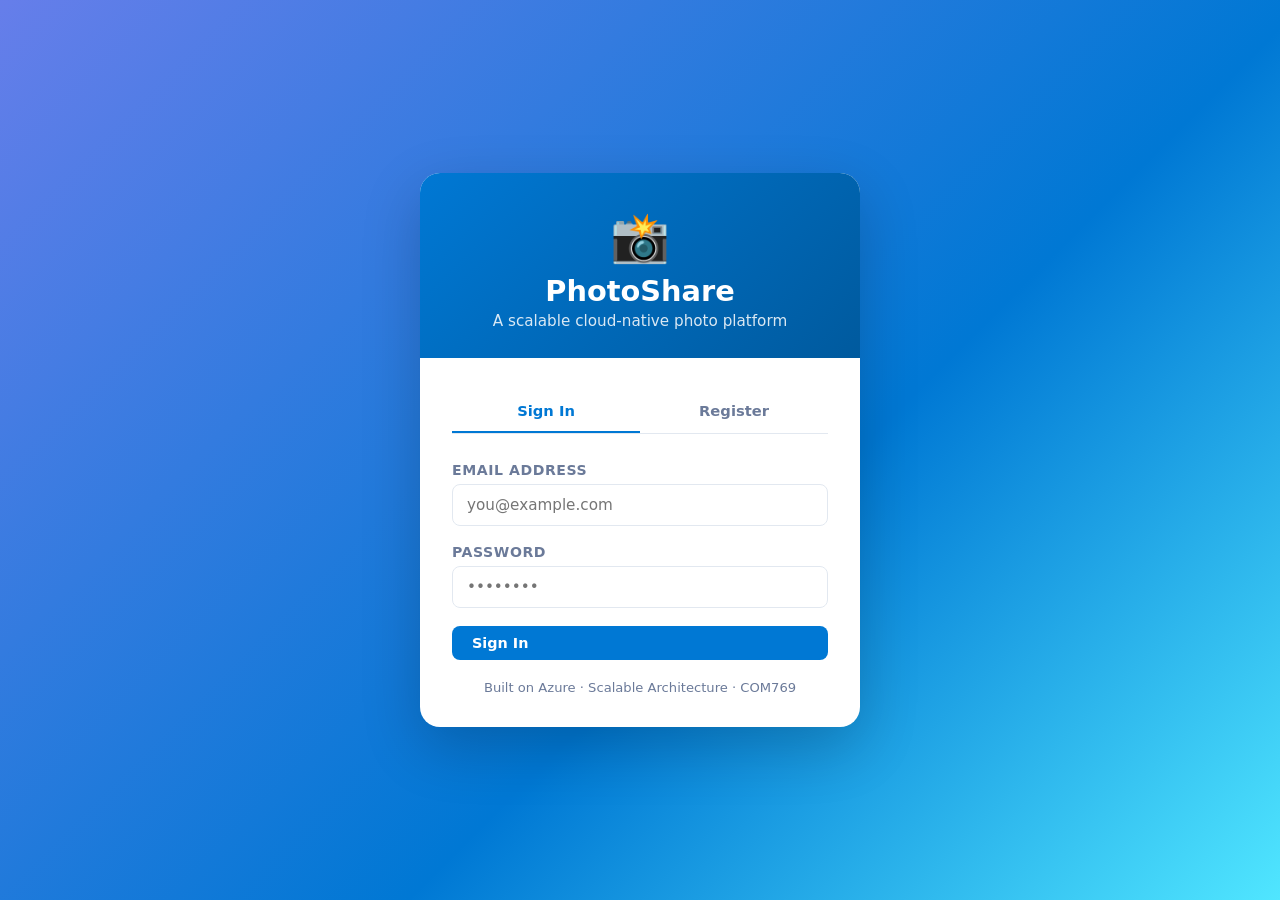
==== frontend/consumer.html @ 84dd1e32 "Initial commit: Complete PhotoShare cloud-native app - Azure Functions Python REST API (auth, photos" ====
<!DOCTYPE html>
<html lang="en">
<head>
  <meta charset="UTF-8" />
  <meta name="viewport" content="width=device-width, initial-scale=1.0" />
  <title>PhotoShare — Browse</title>
  <link rel="stylesheet" href="css/app.css" />
</head>
<body>

<nav class="navbar">
  <div class="navbar-brand">
    <span class="logo-icon">📸</span>
    <span>PhotoShare</span>
  </div>
  <div style="flex:1; max-width:400px; margin:0 24px;">
    <div class="search-bar">
      <input type="text" id="search-input" class="form-control" placeholder="🔍 Search photos, places, creators..." />
      <button class="btn btn-primary" onclick="doSearch()">Search</button>
    </div>
  </div>
  <div class="navbar-actions">
    <span class="badge-role">Consumer</span>
    <span id="nav-username" style="font-size:0.9rem; font-weight:600;"></span>
    <button class="btn btn-secondary btn-sm" onclick="logout()">Sign Out</button>
  </div>
</nav>

<div class="container">
  <div class="page-header">
    <h2 id="feed-heading">Discover Photos</h2>
    <div style="display:flex; gap:10px;">
      <button class="btn btn-ghost btn-sm" onclick="clearSearch()">All Photos</button>
      <button class="btn btn-ghost btn-sm" onclick="loadFeed()">↻ Refresh</button>
    </div>
  </div>
  <div id="photo-grid" class="photo-grid">
    <div class="loading-state"><div class="big-spinner"></div><p>Loading photos...</p></div>
  </div>
  <div id="load-more" style="text-align:center; padding: 20px 0; display:none;">
    <button class="btn btn-ghost" onclick="loadMore()">Load More</button>
  </div>
</div>

<!-- Photo Detail Modal -->
<div class="modal-overlay" id="detail-modal" onclick="closeModal(event)">
  <div class="modal">
    <div class="modal-header">
      <h3 id="modal-title"></h3>
      <button class="modal-close" onclick="closeDetailModal()">✕</button>
    </div>
    <div class="modal-body">
      <img id="modal-photo" class="modal-photo" alt="" />

      <div class="photo-detail-meta" id="modal-meta"></div>

      <div id="modal-ai-box" style="display:none" class="ai-box">
        <div class="ai-title">🤖 Azure Computer Vision — AI Analysis</div>
        <p id="modal-ai-desc"></p>
        <div class="tags" id="modal-ai-tags"></div>
      </div>

      <div id="modal-people" class="tags" style="margin-top:8px;"></div>
      <p id="modal-caption" style="margin-top:12px; font-size:0.95rem; line-height:1.6;"></p>

      <!-- Rating -->
      <div style="margin-top:20px; padding:16px; background:var(--bg); border-radius:10px;">
        <h4 style="font-size:0.95rem; font-weight:700; margin-bottom:10px;">⭐ Rate this photo</h4>
        <div style="display:flex; align-items:center; gap:12px; flex-wrap:wrap;">
          <div class="stars" id="rating-stars"></div>
          <span id="rating-display" class="star-display"></span>
        </div>
        <p id="rating-msg" style="font-size:0.82rem; margin-top:6px; color:var(--muted);"></p>
      </div>

      <!-- Comments -->
      <div class="comments-section">
        <h4 id="comments-heading">Comments</h4>
        <div id="comments-list"></div>

        <div class="add-comment-form">
          <div class="form-group" style="margin-bottom:8px;">
            <textarea id="comment-input" class="form-control" placeholder="Write a comment... (sentiment analysis powered by Azure AI)" rows="2"></textarea>
          </div>
          <button class="btn btn-primary btn-sm" id="comment-btn" onclick="submitComment()">
            <span id="comment-btn-text">Post Comment</span>
          </button>
          <p style="font-size:0.78rem; color:var(--muted); margin-top:6px;">
            💡 Your comment will be analysed for sentiment using Azure Text Analytics
          </p>
        </div>
      </div>
    </div>
  </div>
</div>

<div id="toast"></div>

<script src="js/config.js"></script>
<script src="js/auth.js"></script>
<script src="js/consumer.js"></script>
</body>
</html>
---- frontend/css/app.css ----
/* ── Reset & Variables ──────────────────────────────────────────────────────── */
*, *::before, *::after { box-sizing: border-box; margin: 0; padding: 0; }

:root {
  --brand: #0078d4;
  --brand-dark: #005a9e;
  --brand-light: #d0e7f8;
  --accent: #50e6ff;
  --bg: #f4f7fb;
  --card: #ffffff;
  --text: #1a1a2e;
  --muted: #6b7a99;
  --border: #e2e8f0;
  --danger: #d13438;
  --success: #107c10;
  --warning: #ff8c00;
  --radius: 12px;
  --shadow: 0 2px 12px rgba(0,0,0,0.08);
  --shadow-hover: 0 8px 32px rgba(0,120,212,0.15);
  --font: 'Segoe UI', system-ui, -apple-system, sans-serif;
}

body { font-family: var(--font); background: var(--bg); color: var(--text); min-height: 100vh; }

a { color: var(--brand); text-decoration: none; }
a:hover { text-decoration: underline; }

/* ── Navbar ─────────────────────────────────────────────────────────────────── */
.navbar {
  background: var(--card);
  border-bottom: 1px solid var(--border);
  padding: 0 24px;
  height: 60px;
  display: flex;
  align-items: center;
  justify-content: space-between;
  position: sticky;
  top: 0;
  z-index: 100;
  box-shadow: 0 1px 8px rgba(0,0,0,0.06);
}

.navbar-brand {
  display: flex;
  align-items: center;
  gap: 10px;
  font-size: 1.4rem;
  font-weight: 700;
  color: var(--brand);
}

.navbar-brand .logo-icon { font-size: 1.8rem; }

.navbar-actions { display: flex; align-items: center; gap: 12px; }

.badge-role {
  background: var(--brand-light);
  color: var(--brand-dark);
  padding: 4px 12px;
  border-radius: 20px;
  font-size: 0.78rem;
  font-weight: 600;
  text-transform: uppercase;
  letter-spacing: 0.05em;
}

.badge-role.creator { background: #fff4ce; color: #6b4f00; }

/* ── Buttons ─────────────────────────────────────────────────────────────────── */
.btn {
  display: inline-flex;
  align-items: center;
  gap: 6px;
  padding: 9px 20px;
  border: none;
  border-radius: 8px;
  font-size: 0.9rem;
  font-weight: 600;
  cursor: pointer;
  transition: all 0.2s;
  font-family: var(--font);
  white-space: nowrap;
}

.btn-primary { background: var(--brand); color: #fff; }
.btn-primary:hover { background: var(--brand-dark); transform: translateY(-1px); box-shadow: var(--shadow-hover); }
.btn-secondary { background: var(--bg); color: var(--text); border: 1px solid var(--border); }
.btn-secondary:hover { background: var(--border); }
.btn-danger { background: var(--danger); color: #fff; }
.btn-danger:hover { background: #a80000; }
.btn-ghost { background: transparent; color: var(--brand); border: 1px solid var(--brand); }
.btn-ghost:hover { background: var(--brand-light); }
.btn-sm { padding: 6px 14px; font-size: 0.82rem; }
.btn:disabled { opacity: 0.5; cursor: not-allowed; transform: none !important; }

/* ── Forms ───────────────────────────────────────────────────────────────────── */
.form-group { margin-bottom: 18px; }
.form-group label { display: block; margin-bottom: 6px; font-size: 0.88rem; font-weight: 600; color: var(--muted); text-transform: uppercase; letter-spacing: 0.04em; }
.form-control {
  width: 100%;
  padding: 11px 14px;
  border: 1.5px solid var(--border);
  border-radius: 8px;
  font-size: 0.95rem;
  font-family: var(--font);
  color: var(--text);
  background: #fff;
  transition: border-color 0.2s, box-shadow 0.2s;
}
.form-control:focus { outline: none; border-color: var(--brand); box-shadow: 0 0 0 3px rgba(0,120,212,0.12); }
textarea.form-control { resize: vertical; min-height: 80px; }
.form-row { display: grid; grid-template-columns: 1fr 1fr; gap: 16px; }

/* ── Cards ───────────────────────────────────────────────────────────────────── */
.card {
  background: var(--card);
  border-radius: var(--radius);
  border: 1px solid var(--border);
  box-shadow: var(--shadow);
  overflow: hidden;
  transition: box-shadow 0.2s, transform 0.2s;
}
.card:hover { box-shadow: var(--shadow-hover); transform: translateY(-2px); }
.card-body { padding: 20px; }
.card-header { padding: 16px 20px; border-bottom: 1px solid var(--border); background: #fafafa; }

/* ── Auth Page ───────────────────────────────────────────────────────────────── */
.auth-page {
  min-height: 100vh;
  display: flex;
  align-items: center;
  justify-content: center;
  background: linear-gradient(135deg, #667eea 0%, #0078d4 60%, #50e6ff 100%);
  padding: 24px;
}

.auth-container {
  background: var(--card);
  border-radius: 20px;
  box-shadow: 0 20px 60px rgba(0,0,0,0.2);
  width: 100%;
  max-width: 440px;
  overflow: hidden;
}

.auth-header {
  background: linear-gradient(135deg, #0078d4, #005a9e);
  padding: 36px 32px 28px;
  text-align: center;
  color: #fff;
}

.auth-logo { font-size: 3rem; margin-bottom: 8px; }
.auth-header h1 { font-size: 1.8rem; font-weight: 700; margin-bottom: 4px; }
.auth-header p { opacity: 0.85; font-size: 0.95rem; }
.auth-body { padding: 32px; }

.auth-tabs { display: flex; border-bottom: 1px solid var(--border); margin-bottom: 28px; }
.auth-tab {
  flex: 1;
  padding: 12px;
  text-align: center;
  font-weight: 600;
  cursor: pointer;
  color: var(--muted);
  border-bottom: 2px solid transparent;
  transition: all 0.2s;
  font-size: 0.92rem;
}
.auth-tab.active { color: var(--brand); border-bottom-color: var(--brand); }

/* ── Layout ──────────────────────────────────────────────────────────────────── */
.container { max-width: 1100px; margin: 0 auto; padding: 0 20px; }

.page-header {
  padding: 28px 0 20px;
  display: flex;
  align-items: center;
  justify-content: space-between;
  flex-wrap: wrap;
  gap: 12px;
}
.page-header h2 { font-size: 1.5rem; font-weight: 700; }

/* ── Photo Grid ──────────────────────────────────────────────────────────────── */
.photo-grid {
  display: grid;
  grid-template-columns: repeat(auto-fill, minmax(280px, 1fr));
  gap: 20px;
  padding-bottom: 40px;
}

.photo-card { cursor: pointer; }

.photo-card .photo-thumb {
  width: 100%;
  aspect-ratio: 4/3;
  object-fit: cover;
  display: block;
  background: linear-gradient(135deg, #e8f0fe, #d0e7f8);
}

.photo-card .photo-info { padding: 14px 16px; }
.photo-card .photo-title { font-weight: 700; font-size: 1rem; margin-bottom: 4px; white-space: nowrap; overflow: hidden; text-overflow: ellipsis; }
.photo-card .photo-meta { font-size: 0.82rem; color: var(--muted); display: flex; gap: 12px; flex-wrap: wrap; margin-bottom: 8px; }
.photo-card .photo-caption { font-size: 0.88rem; color: var(--text); display: -webkit-box; -webkit-line-clamp: 2; -webkit-box-orient: vertical; overflow: hidden; }

/* ── Stars ───────────────────────────────────────────────────────────────────── */
.stars { display: flex; gap: 2px; }
.star { font-size: 1.1rem; cursor: pointer; color: #ccc; transition: color 0.15s; }
.star.filled, .star:hover { color: #ffd700; }
.star-display { font-size: 0.85rem; color: var(--muted); margin-left: 4px; }

/* ── Tags ────────────────────────────────────────────────────────────────────── */
.tags { display: flex; flex-wrap: wrap; gap: 6px; margin-top: 8px; }
.tag {
  background: var(--brand-light);
  color: var(--brand-dark);
  padding: 3px 10px;
  border-radius: 20px;
  font-size: 0.75rem;
  font-weight: 600;
}
.tag.ai { background: #f0f4ff; color: #3730a3; }
.tag.sentiment-positive { background: #dcfce7; color: #166534; }
.tag.sentiment-negative { background: #fee2e2; color: #991b1b; }
.tag.sentiment-neutral { background: #f3f4f6; color: #374151; }

/* ── Modal ───────────────────────────────────────────────────────────────────── */
.modal-overlay {
  display: none;
  position: fixed;
  inset: 0;
  background: rgba(0,0,0,0.55);
  z-index: 1000;
  align-items: center;
  justify-content: center;
  padding: 16px;
  backdrop-filter: blur(4px);
}
.modal-overlay.open { display: flex; }

.modal {
  background: var(--card);
  border-radius: 16px;
  width: 100%;
  max-width: 760px;
  max-height: 90vh;
  overflow-y: auto;
  box-shadow: 0 24px 80px rgba(0,0,0,0.3);
}

.modal-header {
  padding: 20px 24px;
  border-bottom: 1px solid var(--border);
  display: flex;
  align-items: center;
  justify-content: space-between;
  position: sticky;
  top: 0;
  background: var(--card);
  z-index: 1;
}
.modal-header h3 { font-size: 1.1rem; font-weight: 700; }
.modal-close { background: none; border: none; font-size: 1.4rem; cursor: pointer; color: var(--muted); line-height: 1; }
.modal-close:hover { color: var(--danger); }
.modal-body { padding: 24px; }

.modal-photo { width: 100%; border-radius: 8px; margin-bottom: 20px; max-height: 400px; object-fit: cover; }

.photo-detail-meta { display: flex; flex-wrap: wrap; gap: 16px; margin-bottom: 16px; }
.photo-detail-meta .meta-item { display: flex; align-items: center; gap: 6px; font-size: 0.88rem; color: var(--muted); }

/* ── Comments ────────────────────────────────────────────────────────────────── */
.comments-section { margin-top: 24px; }
.comments-section h4 { font-size: 1rem; font-weight: 700; margin-bottom: 14px; padding-bottom: 10px; border-bottom: 1px solid var(--border); }

.comment-item {
  padding: 12px 0;
  border-bottom: 1px solid var(--border);
}
.comment-item:last-child { border-bottom: none; }
.comment-header { display: flex; align-items: center; justify-content: space-between; margin-bottom: 6px; }
.comment-user { font-weight: 700; font-size: 0.88rem; }
.comment-time { font-size: 0.78rem; color: var(--muted); }
.comment-text { font-size: 0.92rem; line-height: 1.5; }

.add-comment-form { margin-top: 16px; }
.add-comment-form textarea { min-height: 70px; }

/* ── Upload Panel ────────────────────────────────────────────────────────────── */
.upload-panel { background: var(--card); border-radius: var(--radius); border: 1px solid var(--border); box-shadow: var(--shadow); margin-bottom: 28px; }
.upload-panel .panel-header { padding: 16px 20px; border-bottom: 1px solid var(--border); font-weight: 700; font-size: 1rem; display: flex; align-items: center; gap: 8px; }

.drop-zone {
  border: 2px dashed var(--border);
  border-radius: 10px;
  padding: 32px;
  text-align: center;
  cursor: pointer;
  transition: all 0.2s;
  background: #fafafa;
  margin-bottom: 16px;
}
.drop-zone:hover, .drop-zone.drag-over { border-color: var(--brand); background: var(--brand-light); }
.drop-zone .drop-icon { font-size: 2.5rem; margin-bottom: 10px; }
.drop-zone p { color: var(--muted); font-size: 0.9rem; }
.drop-zone strong { color: var(--brand); }

.image-preview { max-width: 100%; border-radius: 8px; margin-bottom: 12px; display: none; max-height: 300px; object-fit: cover; }

/* ── AI Result Box ────────────────────────────────────────────────────────────── */
.ai-box {
  background: linear-gradient(135deg, #f0f4ff, #e8f0fe);
  border: 1px solid #c7d2fe;
  border-radius: 8px;
  padding: 12px 16px;
  margin-top: 12px;
}
.ai-box .ai-title { font-size: 0.8rem; font-weight: 700; color: #3730a3; text-transform: uppercase; letter-spacing: 0.05em; margin-bottom: 6px; }
.ai-box p { font-size: 0.88rem; color: var(--text); margin-bottom: 6px; }

/* ── Search ──────────────────────────────────────────────────────────────────── */
.search-bar { display: flex; gap: 10px; max-width: 500px; }
.search-bar .form-control { flex: 1; }

/* ── Alerts ──────────────────────────────────────────────────────────────────── */
.alert { padding: 12px 16px; border-radius: 8px; font-size: 0.9rem; margin-bottom: 16px; }
.alert-danger { background: #fee2e2; color: var(--danger); border: 1px solid #fecaca; }
.alert-success { background: #dcfce7; color: var(--success); border: 1px solid #bbf7d0; }
.alert-info { background: var(--brand-light); color: var(--brand-dark); border: 1px solid #93c5fd; }

/* ── Loading Spinner ─────────────────────────────────────────────────────────── */
.spinner { display: inline-block; width: 20px; height: 20px; border: 2px solid rgba(255,255,255,0.3); border-top-color: #fff; border-radius: 50%; animation: spin 0.7s linear infinite; }
@keyframes spin { to { transform: rotate(360deg); } }

.loading-state { text-align: center; padding: 60px 20px; color: var(--muted); }
.loading-state .big-spinner { width: 40px; height: 40px; border: 3px solid var(--border); border-top-color: var(--brand); border-radius: 50%; animation: spin 0.7s linear infinite; margin: 0 auto 16px; }

.empty-state { text-align: center; padding: 60px 20px; color: var(--muted); }
.empty-state .empty-icon { font-size: 3rem; margin-bottom: 12px; }
.empty-state h3 { font-size: 1.1rem; margin-bottom: 6px; color: var(--text); }

/* ── Stats Bar ───────────────────────────────────────────────────────────────── */
.stats-bar { display: flex; gap: 24px; flex-wrap: wrap; margin-bottom: 24px; }
.stat-card { background: var(--card); border: 1px solid var(--border); border-radius: var(--radius); padding: 18px 24px; flex: 1; min-width: 140px; box-shadow: var(--shadow); }
.stat-card .stat-value { font-size: 2rem; font-weight: 700; color: var(--brand); line-height: 1; }
.stat-card .stat-label { font-size: 0.82rem; color: var(--muted); margin-top: 4px; text-transform: uppercase; letter-spacing: 0.04em; font-weight: 600; }

/* ── Toast ───────────────────────────────────────────────────────────────────── */
#toast {
  position: fixed;
  bottom: 24px;
  right: 24px;
  background: var(--text);
  color: #fff;
  padding: 12px 20px;
  border-radius: 10px;
  font-size: 0.9rem;
  z-index: 9999;
  box-shadow: 0 8px 32px rgba(0,0,0,0.25);
  display: none;
  max-width: 320px;
  animation: slideUp 0.3s ease;
}
@keyframes slideUp { from { opacity: 0; transform: translateY(20px); } to { opacity: 1; transform: translateY(0); } }

/* ── Responsive ──────────────────────────────────────────────────────────────── */
@media (max-width: 600px) {
  .form-row { grid-template-columns: 1fr; }
  .stats-bar { gap: 12px; }
  .photo-grid { grid-template-columns: 1fr; }
  .page-header { flex-direction: column; align-items: flex-start; }
  .navbar { padding: 0 16px; }
}
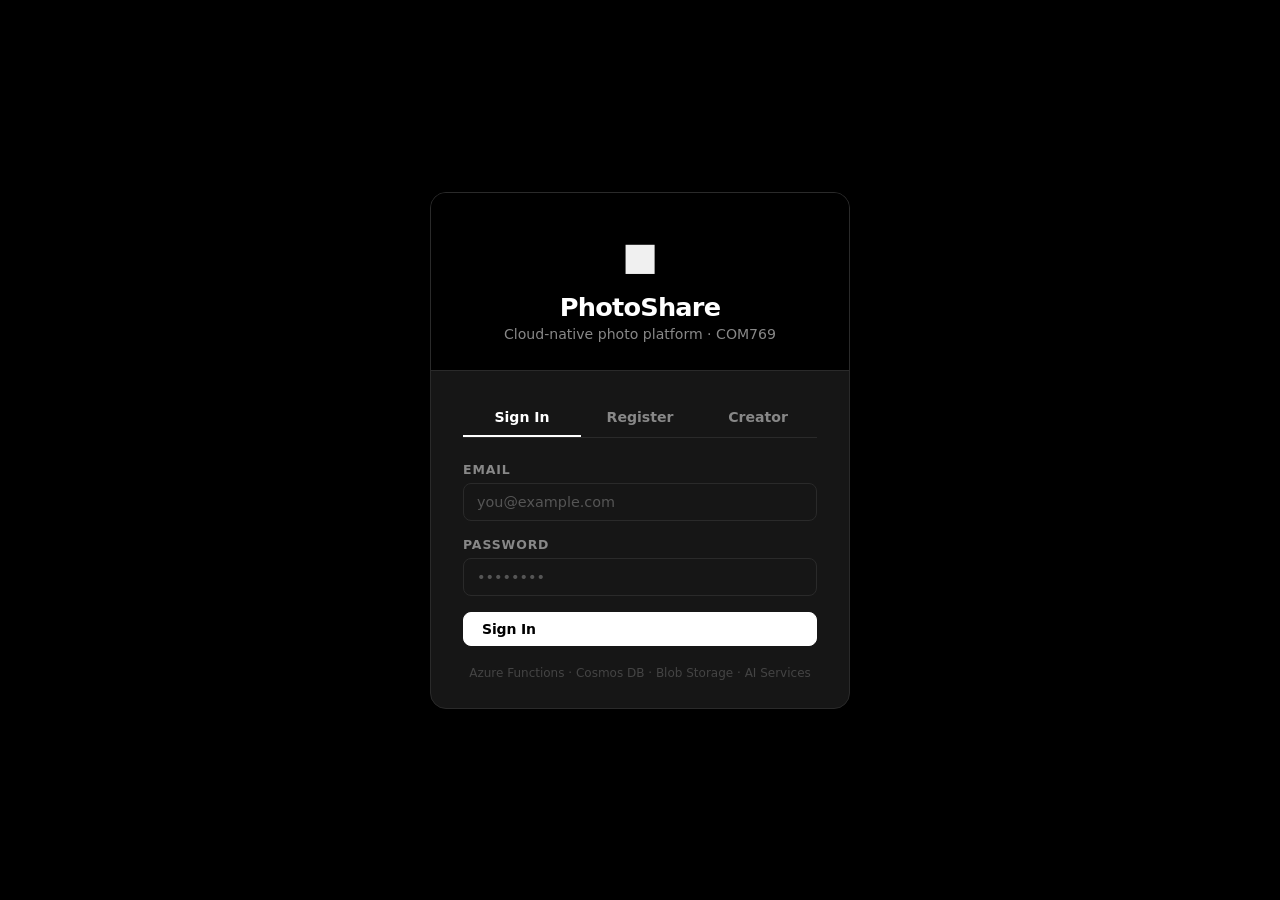
==== commit be8d5ddd: "Redesign: dark monochrome theme, creator registration UI, improved layout" ====
--- a/frontend/consumer.html
+++ b/frontend/consumer.html
@@ -3,25 +3,27 @@
 <head>
   <meta charset="UTF-8" />
   <meta name="viewport" content="width=device-width, initial-scale=1.0" />
-  <title>PhotoShare — Browse</title>
+  <title>PhotoShare — Discover</title>
   <link rel="stylesheet" href="css/app.css" />
 </head>
 <body>
 
 <nav class="navbar">
   <div class="navbar-brand">
-    <span class="logo-icon">📸</span>
+    <span class="logo-icon">◼</span>
     <span>PhotoShare</span>
   </div>
-  <div style="flex:1; max-width:400px; margin:0 24px;">
+  <div style="flex:1; max-width:380px; margin:0 20px;">
     <div class="search-bar">
-      <input type="text" id="search-input" class="form-control" placeholder="🔍 Search photos, places, creators..." />
-      <button class="btn btn-primary" onclick="doSearch()">Search</button>
+      <input type="text" id="search-input" class="form-control"
+             placeholder="Search photos, places, creators..."
+             onkeydown="if(event.key==='Enter') doSearch()" />
+      <button class="btn btn-primary btn-sm" onclick="doSearch()">Search</button>
     </div>
   </div>
   <div class="navbar-actions">
     <span class="badge-role">Consumer</span>
-    <span id="nav-username" style="font-size:0.9rem; font-weight:600;"></span>
+    <span id="nav-username" style="font-size:0.85rem; font-weight:600; color:#888;"></span>
     <button class="btn btn-secondary btn-sm" onclick="logout()">Sign Out</button>
   </div>
 </nav>
@@ -29,7 +31,7 @@
 <div class="container">
   <div class="page-header">
     <h2 id="feed-heading">Discover Photos</h2>
-    <div style="display:flex; gap:10px;">
+    <div style="display:flex; gap:8px;">
       <button class="btn btn-ghost btn-sm" onclick="clearSearch()">All Photos</button>
       <button class="btn btn-ghost btn-sm" onclick="loadFeed()">↻ Refresh</button>
     </div>
@@ -37,7 +39,7 @@
   <div id="photo-grid" class="photo-grid">
     <div class="loading-state"><div class="big-spinner"></div><p>Loading photos...</p></div>
   </div>
-  <div id="load-more" style="text-align:center; padding: 20px 0; display:none;">
+  <div id="load-more" style="text-align:center; padding:20px 0; display:none;">
     <button class="btn btn-ghost" onclick="loadMore()">Load More</button>
   </div>
 </div>
@@ -55,39 +57,42 @@
       <div class="photo-detail-meta" id="modal-meta"></div>
 
       <div id="modal-ai-box" style="display:none" class="ai-box">
-        <div class="ai-title">🤖 Azure Computer Vision — AI Analysis</div>
+        <div class="ai-title">Azure Computer Vision — AI Analysis</div>
         <p id="modal-ai-desc"></p>
         <div class="tags" id="modal-ai-tags"></div>
       </div>
 
       <div id="modal-people" class="tags" style="margin-top:8px;"></div>
-      <p id="modal-caption" style="margin-top:12px; font-size:0.95rem; line-height:1.6;"></p>
+      <p id="modal-caption" style="margin-top:12px; font-size:0.9rem; line-height:1.6; color:var(--muted);"></p>
 
       <!-- Rating -->
-      <div style="margin-top:20px; padding:16px; background:var(--bg); border-radius:10px;">
-        <h4 style="font-size:0.95rem; font-weight:700; margin-bottom:10px;">⭐ Rate this photo</h4>
+      <div class="rating-box">
+        <h4>Rate this photo</h4>
         <div style="display:flex; align-items:center; gap:12px; flex-wrap:wrap;">
           <div class="stars" id="rating-stars"></div>
           <span id="rating-display" class="star-display"></span>
         </div>
-        <p id="rating-msg" style="font-size:0.82rem; margin-top:6px; color:var(--muted);"></p>
+        <p id="rating-msg" style="font-size:0.78rem; margin-top:6px; color:var(--muted2);"></p>
       </div>
 
       <!-- Comments -->
       <div class="comments-section">
         <h4 id="comments-heading">Comments</h4>
         <div id="comments-list"></div>
-
         <div class="add-comment-form">
           <div class="form-group" style="margin-bottom:8px;">
-            <textarea id="comment-input" class="form-control" placeholder="Write a comment... (sentiment analysis powered by Azure AI)" rows="2"></textarea>
+            <textarea id="comment-input" class="form-control"
+              placeholder="Write a comment... (sentiment analysed by Azure AI Language)"
+              rows="2"></textarea>
           </div>
-          <button class="btn btn-primary btn-sm" id="comment-btn" onclick="submitComment()">
-            <span id="comment-btn-text">Post Comment</span>
-          </button>
-          <p style="font-size:0.78rem; color:var(--muted); margin-top:6px;">
-            💡 Your comment will be analysed for sentiment using Azure Text Analytics
-          </p>
+          <div style="display:flex; align-items:center; gap:10px; flex-wrap:wrap;">
+            <button class="btn btn-primary btn-sm" id="comment-btn" onclick="submitComment()">
+              <span id="comment-btn-text">Post Comment</span>
+            </button>
+            <span style="font-size:0.75rem; color:var(--muted2);">
+              Sentiment analysis powered by Azure Text Analytics
+            </span>
+          </div>
         </div>
       </div>
     </div>
--- a/frontend/css/app.css
+++ b/frontend/css/app.css
@@ -1,176 +1,238 @@
-/* ── Reset & Variables ──────────────────────────────────────────────────────── */
+/* ── Reset & Variables ──────────────────────────────────────────────────── */
 *, *::before, *::after { box-sizing: border-box; margin: 0; padding: 0; }
 
 :root {
-  --brand: #0078d4;
-  --brand-dark: #005a9e;
-  --brand-light: #d0e7f8;
-  --accent: #50e6ff;
-  --bg: #f4f7fb;
-  --card: #ffffff;
-  --text: #1a1a2e;
-  --muted: #6b7a99;
-  --border: #e2e8f0;
-  --danger: #d13438;
-  --success: #107c10;
-  --warning: #ff8c00;
-  --radius: 12px;
-  --shadow: 0 2px 12px rgba(0,0,0,0.08);
-  --shadow-hover: 0 8px 32px rgba(0,120,212,0.15);
-  --font: 'Segoe UI', system-ui, -apple-system, sans-serif;
-}
-
-body { font-family: var(--font); background: var(--bg); color: var(--text); min-height: 100vh; }
-
-a { color: var(--brand); text-decoration: none; }
-a:hover { text-decoration: underline; }
-
-/* ── Navbar ─────────────────────────────────────────────────────────────────── */
+  --bg:       #0d0d0d;
+  --surface:  #161616;
+  --surface2: #1f1f1f;
+  --border:   #2a2a2a;
+  --border2:  #383838;
+  --text:     #f0f0f0;
+  --muted:    #888888;
+  --muted2:   #555555;
+  --white:    #ffffff;
+  --black:    #000000;
+  --accent:   #ffffff;
+  --danger:   #e53e3e;
+  --success:  #38a169;
+  --warning:  #d69e2e;
+  --radius:   10px;
+  --font:     'Inter', 'Segoe UI', system-ui, -apple-system, sans-serif;
+}
+
+body {
+  font-family: var(--font);
+  background: var(--bg);
+  color: var(--text);
+  min-height: 100vh;
+  -webkit-font-smoothing: antialiased;
+}
+
+a { color: var(--text); text-decoration: underline; }
+a:hover { color: var(--white); }
+
+/* ── Scrollbar ──────────────────────────────────────────────────────────── */
+::-webkit-scrollbar { width: 6px; }
+::-webkit-scrollbar-track { background: var(--bg); }
+::-webkit-scrollbar-thumb { background: var(--border2); border-radius: 3px; }
+
+/* ── Navbar ─────────────────────────────────────────────────────────────── */
 .navbar {
-  background: var(--card);
+  background: var(--black);
   border-bottom: 1px solid var(--border);
-  padding: 0 24px;
-  height: 60px;
+  padding: 0 28px;
+  height: 58px;
   display: flex;
   align-items: center;
   justify-content: space-between;
   position: sticky;
   top: 0;
   z-index: 100;
-  box-shadow: 0 1px 8px rgba(0,0,0,0.06);
 }
 
 .navbar-brand {
   display: flex;
   align-items: center;
   gap: 10px;
-  font-size: 1.4rem;
-  font-weight: 700;
-  color: var(--brand);
-}
-
-.navbar-brand .logo-icon { font-size: 1.8rem; }
-
-.navbar-actions { display: flex; align-items: center; gap: 12px; }
+  font-size: 1.15rem;
+  font-weight: 700;
+  color: var(--white);
+  letter-spacing: -0.02em;
+}
+
+.navbar-brand .logo-icon { font-size: 1.4rem; }
+.navbar-actions { display: flex; align-items: center; gap: 10px; }
 
 .badge-role {
-  background: var(--brand-light);
-  color: var(--brand-dark);
-  padding: 4px 12px;
+  background: var(--surface2);
+  color: var(--muted);
+  padding: 3px 10px;
   border-radius: 20px;
-  font-size: 0.78rem;
+  font-size: 0.72rem;
   font-weight: 600;
   text-transform: uppercase;
-  letter-spacing: 0.05em;
-}
-
-.badge-role.creator { background: #fff4ce; color: #6b4f00; }
-
-/* ── Buttons ─────────────────────────────────────────────────────────────────── */
+  letter-spacing: 0.06em;
+  border: 1px solid var(--border);
+}
+
+.badge-role.creator {
+  background: var(--white);
+  color: var(--black);
+  border-color: var(--white);
+}
+
+/* ── Buttons ─────────────────────────────────────────────────────────────── */
 .btn {
   display: inline-flex;
   align-items: center;
   gap: 6px;
-  padding: 9px 20px;
-  border: none;
-  border-radius: 8px;
-  font-size: 0.9rem;
+  padding: 8px 18px;
+  border: 1px solid transparent;
+  border-radius: 8px;
+  font-size: 0.875rem;
   font-weight: 600;
   cursor: pointer;
-  transition: all 0.2s;
+  transition: all 0.15s;
   font-family: var(--font);
   white-space: nowrap;
-}
-
-.btn-primary { background: var(--brand); color: #fff; }
-.btn-primary:hover { background: var(--brand-dark); transform: translateY(-1px); box-shadow: var(--shadow-hover); }
-.btn-secondary { background: var(--bg); color: var(--text); border: 1px solid var(--border); }
-.btn-secondary:hover { background: var(--border); }
-.btn-danger { background: var(--danger); color: #fff; }
-.btn-danger:hover { background: #a80000; }
-.btn-ghost { background: transparent; color: var(--brand); border: 1px solid var(--brand); }
-.btn-ghost:hover { background: var(--brand-light); }
-.btn-sm { padding: 6px 14px; font-size: 0.82rem; }
-.btn:disabled { opacity: 0.5; cursor: not-allowed; transform: none !important; }
-
-/* ── Forms ───────────────────────────────────────────────────────────────────── */
-.form-group { margin-bottom: 18px; }
-.form-group label { display: block; margin-bottom: 6px; font-size: 0.88rem; font-weight: 600; color: var(--muted); text-transform: uppercase; letter-spacing: 0.04em; }
+  letter-spacing: -0.01em;
+}
+
+.btn-primary {
+  background: var(--white);
+  color: var(--black);
+  border-color: var(--white);
+}
+.btn-primary:hover { background: #e8e8e8; border-color: #e8e8e8; }
+
+.btn-secondary {
+  background: transparent;
+  color: var(--text);
+  border-color: var(--border2);
+}
+.btn-secondary:hover { background: var(--surface2); border-color: var(--border2); }
+
+.btn-danger {
+  background: transparent;
+  color: var(--danger);
+  border-color: var(--danger);
+}
+.btn-danger:hover { background: rgba(229,62,62,0.1); }
+
+.btn-ghost {
+  background: transparent;
+  color: var(--muted);
+  border-color: var(--border);
+}
+.btn-ghost:hover { color: var(--text); border-color: var(--border2); }
+
+.btn-sm { padding: 5px 12px; font-size: 0.8rem; }
+.btn:disabled { opacity: 0.4; cursor: not-allowed; }
+
+/* ── Forms ───────────────────────────────────────────────────────────────── */
+.form-group { margin-bottom: 16px; }
+.form-group label {
+  display: block;
+  margin-bottom: 6px;
+  font-size: 0.78rem;
+  font-weight: 600;
+  color: var(--muted);
+  text-transform: uppercase;
+  letter-spacing: 0.07em;
+}
+
 .form-control {
   width: 100%;
-  padding: 11px 14px;
-  border: 1.5px solid var(--border);
-  border-radius: 8px;
-  font-size: 0.95rem;
+  padding: 10px 13px;
+  border: 1px solid var(--border);
+  border-radius: 8px;
+  font-size: 0.9rem;
   font-family: var(--font);
   color: var(--text);
-  background: #fff;
-  transition: border-color 0.2s, box-shadow 0.2s;
-}
-.form-control:focus { outline: none; border-color: var(--brand); box-shadow: 0 0 0 3px rgba(0,120,212,0.12); }
+  background: var(--surface);
+  transition: border-color 0.15s;
+}
+.form-control:focus {
+  outline: none;
+  border-color: var(--border2);
+  background: var(--surface2);
+}
+.form-control::placeholder { color: var(--muted2); }
 textarea.form-control { resize: vertical; min-height: 80px; }
-.form-row { display: grid; grid-template-columns: 1fr 1fr; gap: 16px; }
-
-/* ── Cards ───────────────────────────────────────────────────────────────────── */
+.form-row { display: grid; grid-template-columns: 1fr 1fr; gap: 14px; }
+
+/* ── Cards ───────────────────────────────────────────────────────────────── */
 .card {
-  background: var(--card);
+  background: var(--surface);
   border-radius: var(--radius);
   border: 1px solid var(--border);
-  box-shadow: var(--shadow);
   overflow: hidden;
-  transition: box-shadow 0.2s, transform 0.2s;
-}
-.card:hover { box-shadow: var(--shadow-hover); transform: translateY(-2px); }
+  transition: border-color 0.15s, transform 0.15s;
+}
+.card:hover { border-color: var(--border2); transform: translateY(-1px); }
 .card-body { padding: 20px; }
-.card-header { padding: 16px 20px; border-bottom: 1px solid var(--border); background: #fafafa; }
-
-/* ── Auth Page ───────────────────────────────────────────────────────────────── */
+.card-header {
+  padding: 14px 20px;
+  border-bottom: 1px solid var(--border);
+  background: var(--surface2);
+  font-size: 0.85rem;
+  font-weight: 600;
+}
+
+/* ── Auth Page ───────────────────────────────────────────────────────────── */
 .auth-page {
   min-height: 100vh;
   display: flex;
   align-items: center;
   justify-content: center;
-  background: linear-gradient(135deg, #667eea 0%, #0078d4 60%, #50e6ff 100%);
+  background: var(--black);
   padding: 24px;
 }
 
 .auth-container {
-  background: var(--card);
-  border-radius: 20px;
-  box-shadow: 0 20px 60px rgba(0,0,0,0.2);
+  background: var(--surface);
+  border: 1px solid var(--border);
+  border-radius: 16px;
   width: 100%;
-  max-width: 440px;
+  max-width: 420px;
   overflow: hidden;
 }
 
 .auth-header {
-  background: linear-gradient(135deg, #0078d4, #005a9e);
+  background: var(--black);
   padding: 36px 32px 28px;
   text-align: center;
-  color: #fff;
-}
-
-.auth-logo { font-size: 3rem; margin-bottom: 8px; }
-.auth-header h1 { font-size: 1.8rem; font-weight: 700; margin-bottom: 4px; }
-.auth-header p { opacity: 0.85; font-size: 0.95rem; }
-.auth-body { padding: 32px; }
-
-.auth-tabs { display: flex; border-bottom: 1px solid var(--border); margin-bottom: 28px; }
+  border-bottom: 1px solid var(--border);
+}
+
+.auth-logo { font-size: 2.8rem; margin-bottom: 10px; }
+.auth-header h1 {
+  font-size: 1.6rem;
+  font-weight: 700;
+  margin-bottom: 4px;
+  color: var(--white);
+  letter-spacing: -0.03em;
+}
+.auth-header p { color: var(--muted); font-size: 0.88rem; }
+.auth-body { padding: 28px 32px; }
+
+.auth-tabs { display: flex; border-bottom: 1px solid var(--border); margin-bottom: 24px; }
 .auth-tab {
   flex: 1;
-  padding: 12px;
+  padding: 10px;
   text-align: center;
   font-weight: 600;
   cursor: pointer;
   color: var(--muted);
   border-bottom: 2px solid transparent;
-  transition: all 0.2s;
-  font-size: 0.92rem;
-}
-.auth-tab.active { color: var(--brand); border-bottom-color: var(--brand); }
-
-/* ── Layout ──────────────────────────────────────────────────────────────────── */
-.container { max-width: 1100px; margin: 0 auto; padding: 0 20px; }
+  transition: all 0.15s;
+  font-size: 0.88rem;
+}
+.auth-tab.active { color: var(--white); border-bottom-color: var(--white); }
+.auth-tab:hover { color: var(--text); }
+
+/* ── Layout ──────────────────────────────────────────────────────────────── */
+.container { max-width: 1080px; margin: 0 auto; padding: 0 24px; }
 
 .page-header {
   padding: 28px 0 20px;
@@ -180,13 +242,18 @@
   flex-wrap: wrap;
   gap: 12px;
 }
-.page-header h2 { font-size: 1.5rem; font-weight: 700; }
-
-/* ── Photo Grid ──────────────────────────────────────────────────────────────── */
+.page-header h2 {
+  font-size: 1.25rem;
+  font-weight: 700;
+  color: var(--white);
+  letter-spacing: -0.02em;
+}
+
+/* ── Photo Grid ──────────────────────────────────────────────────────────── */
 .photo-grid {
   display: grid;
-  grid-template-columns: repeat(auto-fill, minmax(280px, 1fr));
-  gap: 20px;
+  grid-template-columns: repeat(auto-fill, minmax(260px, 1fr));
+  gap: 16px;
   padding-bottom: 40px;
 }
 
@@ -197,179 +264,361 @@
   aspect-ratio: 4/3;
   object-fit: cover;
   display: block;
-  background: linear-gradient(135deg, #e8f0fe, #d0e7f8);
-}
-
-.photo-card .photo-info { padding: 14px 16px; }
-.photo-card .photo-title { font-weight: 700; font-size: 1rem; margin-bottom: 4px; white-space: nowrap; overflow: hidden; text-overflow: ellipsis; }
-.photo-card .photo-meta { font-size: 0.82rem; color: var(--muted); display: flex; gap: 12px; flex-wrap: wrap; margin-bottom: 8px; }
-.photo-card .photo-caption { font-size: 0.88rem; color: var(--text); display: -webkit-box; -webkit-line-clamp: 2; -webkit-box-orient: vertical; overflow: hidden; }
-
-/* ── Stars ───────────────────────────────────────────────────────────────────── */
-.stars { display: flex; gap: 2px; }
-.star { font-size: 1.1rem; cursor: pointer; color: #ccc; transition: color 0.15s; }
-.star.filled, .star:hover { color: #ffd700; }
-.star-display { font-size: 0.85rem; color: var(--muted); margin-left: 4px; }
-
-/* ── Tags ────────────────────────────────────────────────────────────────────── */
-.tags { display: flex; flex-wrap: wrap; gap: 6px; margin-top: 8px; }
+  background: var(--surface2);
+  filter: brightness(0.95);
+  transition: filter 0.15s;
+}
+.photo-card:hover .photo-thumb { filter: brightness(1); }
+
+.photo-card .photo-info { padding: 13px 15px; }
+.photo-card .photo-title {
+  font-weight: 700;
+  font-size: 0.95rem;
+  margin-bottom: 5px;
+  white-space: nowrap;
+  overflow: hidden;
+  text-overflow: ellipsis;
+  color: var(--white);
+}
+.photo-card .photo-meta {
+  font-size: 0.78rem;
+  color: var(--muted);
+  display: flex;
+  gap: 10px;
+  flex-wrap: wrap;
+  margin-bottom: 6px;
+}
+.photo-card .photo-caption {
+  font-size: 0.83rem;
+  color: var(--muted);
+  display: -webkit-box;
+  -webkit-line-clamp: 2;
+  -webkit-box-orient: vertical;
+  overflow: hidden;
+}
+
+/* ── Stars ───────────────────────────────────────────────────────────────── */
+.stars { display: flex; gap: 3px; }
+.star { font-size: 1.1rem; cursor: pointer; color: var(--border2); transition: color 0.15s; }
+.star.filled { color: var(--white); }
+.star:hover { color: #d4a017; }
+.star-display { font-size: 0.83rem; color: var(--muted); margin-left: 4px; }
+
+/* ── Tags ────────────────────────────────────────────────────────────────── */
+.tags { display: flex; flex-wrap: wrap; gap: 5px; margin-top: 8px; }
 .tag {
-  background: var(--brand-light);
-  color: var(--brand-dark);
-  padding: 3px 10px;
+  background: var(--surface2);
+  color: var(--muted);
+  padding: 2px 9px;
   border-radius: 20px;
-  font-size: 0.75rem;
-  font-weight: 600;
-}
-.tag.ai { background: #f0f4ff; color: #3730a3; }
-.tag.sentiment-positive { background: #dcfce7; color: #166534; }
-.tag.sentiment-negative { background: #fee2e2; color: #991b1b; }
-.tag.sentiment-neutral { background: #f3f4f6; color: #374151; }
-
-/* ── Modal ───────────────────────────────────────────────────────────────────── */
+  font-size: 0.72rem;
+  font-weight: 600;
+  border: 1px solid var(--border);
+}
+.tag.ai {
+  background: transparent;
+  color: var(--muted);
+  border-color: var(--border2);
+}
+.tag.sentiment-positive { color: var(--success); border-color: var(--success); background: rgba(56,161,105,0.08); }
+.tag.sentiment-negative { color: var(--danger); border-color: var(--danger); background: rgba(229,62,62,0.08); }
+.tag.sentiment-neutral { color: var(--muted); border-color: var(--border2); }
+
+/* ── Modal ───────────────────────────────────────────────────────────────── */
 .modal-overlay {
   display: none;
   position: fixed;
   inset: 0;
-  background: rgba(0,0,0,0.55);
+  background: rgba(0,0,0,0.8);
   z-index: 1000;
   align-items: center;
   justify-content: center;
   padding: 16px;
-  backdrop-filter: blur(4px);
+  backdrop-filter: blur(6px);
 }
 .modal-overlay.open { display: flex; }
 
 .modal {
-  background: var(--card);
-  border-radius: 16px;
+  background: var(--surface);
+  border: 1px solid var(--border);
+  border-radius: 14px;
   width: 100%;
-  max-width: 760px;
+  max-width: 720px;
   max-height: 90vh;
   overflow-y: auto;
-  box-shadow: 0 24px 80px rgba(0,0,0,0.3);
 }
 
 .modal-header {
-  padding: 20px 24px;
+  padding: 18px 22px;
   border-bottom: 1px solid var(--border);
   display: flex;
   align-items: center;
   justify-content: space-between;
   position: sticky;
   top: 0;
-  background: var(--card);
+  background: var(--surface);
   z-index: 1;
 }
-.modal-header h3 { font-size: 1.1rem; font-weight: 700; }
-.modal-close { background: none; border: none; font-size: 1.4rem; cursor: pointer; color: var(--muted); line-height: 1; }
-.modal-close:hover { color: var(--danger); }
-.modal-body { padding: 24px; }
-
-.modal-photo { width: 100%; border-radius: 8px; margin-bottom: 20px; max-height: 400px; object-fit: cover; }
-
-.photo-detail-meta { display: flex; flex-wrap: wrap; gap: 16px; margin-bottom: 16px; }
-.photo-detail-meta .meta-item { display: flex; align-items: center; gap: 6px; font-size: 0.88rem; color: var(--muted); }
-
-/* ── Comments ────────────────────────────────────────────────────────────────── */
-.comments-section { margin-top: 24px; }
-.comments-section h4 { font-size: 1rem; font-weight: 700; margin-bottom: 14px; padding-bottom: 10px; border-bottom: 1px solid var(--border); }
+.modal-header h3 { font-size: 1rem; font-weight: 700; color: var(--white); }
+.modal-close {
+  background: none;
+  border: none;
+  font-size: 1.2rem;
+  cursor: pointer;
+  color: var(--muted);
+  line-height: 1;
+  width: 28px;
+  height: 28px;
+  display: flex;
+  align-items: center;
+  justify-content: center;
+  border-radius: 50%;
+}
+.modal-close:hover { background: var(--surface2); color: var(--text); }
+.modal-body { padding: 22px; }
+
+.modal-photo {
+  width: 100%;
+  border-radius: 8px;
+  margin-bottom: 18px;
+  max-height: 380px;
+  object-fit: cover;
+  background: var(--surface2);
+}
+
+.photo-detail-meta {
+  display: flex;
+  flex-wrap: wrap;
+  gap: 14px;
+  margin-bottom: 14px;
+}
+.photo-detail-meta .meta-item {
+  display: flex;
+  align-items: center;
+  gap: 5px;
+  font-size: 0.83rem;
+  color: var(--muted);
+}
+
+/* ── Comments ────────────────────────────────────────────────────────────── */
+.comments-section { margin-top: 22px; }
+.comments-section h4 {
+  font-size: 0.9rem;
+  font-weight: 700;
+  margin-bottom: 12px;
+  padding-bottom: 10px;
+  border-bottom: 1px solid var(--border);
+  color: var(--text);
+}
 
 .comment-item {
-  padding: 12px 0;
+  padding: 11px 0;
   border-bottom: 1px solid var(--border);
 }
 .comment-item:last-child { border-bottom: none; }
-.comment-header { display: flex; align-items: center; justify-content: space-between; margin-bottom: 6px; }
-.comment-user { font-weight: 700; font-size: 0.88rem; }
-.comment-time { font-size: 0.78rem; color: var(--muted); }
-.comment-text { font-size: 0.92rem; line-height: 1.5; }
-
-.add-comment-form { margin-top: 16px; }
-.add-comment-form textarea { min-height: 70px; }
-
-/* ── Upload Panel ────────────────────────────────────────────────────────────── */
-.upload-panel { background: var(--card); border-radius: var(--radius); border: 1px solid var(--border); box-shadow: var(--shadow); margin-bottom: 28px; }
-.upload-panel .panel-header { padding: 16px 20px; border-bottom: 1px solid var(--border); font-weight: 700; font-size: 1rem; display: flex; align-items: center; gap: 8px; }
+.comment-header {
+  display: flex;
+  align-items: center;
+  justify-content: space-between;
+  margin-bottom: 5px;
+}
+.comment-user { font-weight: 700; font-size: 0.83rem; color: var(--white); }
+.comment-time { font-size: 0.75rem; color: var(--muted2); }
+.comment-text { font-size: 0.88rem; line-height: 1.5; color: var(--muted); }
+
+.add-comment-form { margin-top: 14px; }
+.add-comment-form textarea { min-height: 65px; }
+
+/* ── Upload Panel ────────────────────────────────────────────────────────── */
+.upload-panel {
+  background: var(--surface);
+  border-radius: var(--radius);
+  border: 1px solid var(--border);
+  margin-bottom: 24px;
+}
+.upload-panel .panel-header {
+  padding: 14px 20px;
+  border-bottom: 1px solid var(--border);
+  font-weight: 700;
+  font-size: 0.88rem;
+  display: flex;
+  align-items: center;
+  gap: 8px;
+  color: var(--muted);
+  text-transform: uppercase;
+  letter-spacing: 0.05em;
+}
 
 .drop-zone {
-  border: 2px dashed var(--border);
-  border-radius: 10px;
-  padding: 32px;
+  border: 1px dashed var(--border2);
+  border-radius: 8px;
+  padding: 28px;
   text-align: center;
   cursor: pointer;
-  transition: all 0.2s;
-  background: #fafafa;
-  margin-bottom: 16px;
-}
-.drop-zone:hover, .drop-zone.drag-over { border-color: var(--brand); background: var(--brand-light); }
-.drop-zone .drop-icon { font-size: 2.5rem; margin-bottom: 10px; }
-.drop-zone p { color: var(--muted); font-size: 0.9rem; }
-.drop-zone strong { color: var(--brand); }
-
-.image-preview { max-width: 100%; border-radius: 8px; margin-bottom: 12px; display: none; max-height: 300px; object-fit: cover; }
-
-/* ── AI Result Box ────────────────────────────────────────────────────────────── */
+  transition: all 0.15s;
+  background: var(--surface2);
+  margin-bottom: 14px;
+}
+.drop-zone:hover, .drop-zone.drag-over {
+  border-color: var(--white);
+  background: rgba(255,255,255,0.03);
+}
+.drop-zone .drop-icon { font-size: 2rem; margin-bottom: 8px; opacity: 0.4; }
+.drop-zone p { color: var(--muted); font-size: 0.85rem; }
+.drop-zone strong { color: var(--text); }
+
+.image-preview {
+  max-width: 100%;
+  border-radius: 8px;
+  margin-bottom: 12px;
+  display: none;
+  max-height: 260px;
+  object-fit: cover;
+  border: 1px solid var(--border);
+}
+
+/* ── AI Result Box ───────────────────────────────────────────────────────── */
 .ai-box {
-  background: linear-gradient(135deg, #f0f4ff, #e8f0fe);
-  border: 1px solid #c7d2fe;
-  border-radius: 8px;
-  padding: 12px 16px;
-  margin-top: 12px;
-}
-.ai-box .ai-title { font-size: 0.8rem; font-weight: 700; color: #3730a3; text-transform: uppercase; letter-spacing: 0.05em; margin-bottom: 6px; }
-.ai-box p { font-size: 0.88rem; color: var(--text); margin-bottom: 6px; }
-
-/* ── Search ──────────────────────────────────────────────────────────────────── */
-.search-bar { display: flex; gap: 10px; max-width: 500px; }
+  background: var(--surface2);
+  border: 1px solid var(--border);
+  border-radius: 8px;
+  padding: 12px 15px;
+  margin-top: 10px;
+}
+.ai-box .ai-title {
+  font-size: 0.72rem;
+  font-weight: 700;
+  color: var(--muted);
+  text-transform: uppercase;
+  letter-spacing: 0.07em;
+  margin-bottom: 6px;
+}
+.ai-box p { font-size: 0.85rem; color: var(--text); margin-bottom: 6px; }
+
+/* ── Search ──────────────────────────────────────────────────────────────── */
+.search-bar { display: flex; gap: 8px; max-width: 480px; }
 .search-bar .form-control { flex: 1; }
 
-/* ── Alerts ──────────────────────────────────────────────────────────────────── */
-.alert { padding: 12px 16px; border-radius: 8px; font-size: 0.9rem; margin-bottom: 16px; }
-.alert-danger { background: #fee2e2; color: var(--danger); border: 1px solid #fecaca; }
-.alert-success { background: #dcfce7; color: var(--success); border: 1px solid #bbf7d0; }
-.alert-info { background: var(--brand-light); color: var(--brand-dark); border: 1px solid #93c5fd; }
-
-/* ── Loading Spinner ─────────────────────────────────────────────────────────── */
-.spinner { display: inline-block; width: 20px; height: 20px; border: 2px solid rgba(255,255,255,0.3); border-top-color: #fff; border-radius: 50%; animation: spin 0.7s linear infinite; }
+/* ── Alerts ──────────────────────────────────────────────────────────────── */
+.alert {
+  padding: 10px 14px;
+  border-radius: 8px;
+  font-size: 0.86rem;
+  margin-bottom: 14px;
+  border: 1px solid;
+}
+.alert-danger { background: rgba(229,62,62,0.1); color: #fc8181; border-color: rgba(229,62,62,0.3); }
+.alert-success { background: rgba(56,161,105,0.1); color: #68d391; border-color: rgba(56,161,105,0.3); }
+.alert-info { background: var(--surface2); color: var(--muted); border-color: var(--border); }
+
+/* ── Spinner ─────────────────────────────────────────────────────────────── */
+.spinner {
+  display: inline-block;
+  width: 16px;
+  height: 16px;
+  border: 2px solid rgba(0,0,0,0.3);
+  border-top-color: var(--black);
+  border-radius: 50%;
+  animation: spin 0.7s linear infinite;
+}
+.btn-primary .spinner { border-color: rgba(0,0,0,0.2); border-top-color: #000; }
+
 @keyframes spin { to { transform: rotate(360deg); } }
 
-.loading-state { text-align: center; padding: 60px 20px; color: var(--muted); }
-.loading-state .big-spinner { width: 40px; height: 40px; border: 3px solid var(--border); border-top-color: var(--brand); border-radius: 50%; animation: spin 0.7s linear infinite; margin: 0 auto 16px; }
-
-.empty-state { text-align: center; padding: 60px 20px; color: var(--muted); }
-.empty-state .empty-icon { font-size: 3rem; margin-bottom: 12px; }
-.empty-state h3 { font-size: 1.1rem; margin-bottom: 6px; color: var(--text); }
-
-/* ── Stats Bar ───────────────────────────────────────────────────────────────── */
-.stats-bar { display: flex; gap: 24px; flex-wrap: wrap; margin-bottom: 24px; }
-.stat-card { background: var(--card); border: 1px solid var(--border); border-radius: var(--radius); padding: 18px 24px; flex: 1; min-width: 140px; box-shadow: var(--shadow); }
-.stat-card .stat-value { font-size: 2rem; font-weight: 700; color: var(--brand); line-height: 1; }
-.stat-card .stat-label { font-size: 0.82rem; color: var(--muted); margin-top: 4px; text-transform: uppercase; letter-spacing: 0.04em; font-weight: 600; }
-
-/* ── Toast ───────────────────────────────────────────────────────────────────── */
+.loading-state { text-align: center; padding: 60px 20px; color: var(--muted2); }
+.loading-state .big-spinner {
+  width: 32px;
+  height: 32px;
+  border: 2px solid var(--border);
+  border-top-color: var(--muted);
+  border-radius: 50%;
+  animation: spin 0.7s linear infinite;
+  margin: 0 auto 14px;
+}
+
+.empty-state { text-align: center; padding: 60px 20px; color: var(--muted2); }
+.empty-state .empty-icon { font-size: 2.5rem; margin-bottom: 10px; opacity: 0.4; }
+.empty-state h3 { font-size: 1rem; margin-bottom: 4px; color: var(--muted); }
+
+/* ── Stats Bar ───────────────────────────────────────────────────────────── */
+.stats-bar { display: flex; gap: 16px; flex-wrap: wrap; margin-bottom: 24px; }
+.stat-card {
+  background: var(--surface);
+  border: 1px solid var(--border);
+  border-radius: var(--radius);
+  padding: 18px 22px;
+  flex: 1;
+  min-width: 130px;
+}
+.stat-card .stat-value {
+  font-size: 1.8rem;
+  font-weight: 700;
+  color: var(--white);
+  line-height: 1;
+  letter-spacing: -0.03em;
+}
+.stat-card .stat-label {
+  font-size: 0.72rem;
+  color: var(--muted2);
+  margin-top: 4px;
+  text-transform: uppercase;
+  letter-spacing: 0.07em;
+  font-weight: 600;
+}
+
+/* ── Rating Box ──────────────────────────────────────────────────────────── */
+.rating-box {
+  margin-top: 18px;
+  padding: 14px;
+  background: var(--surface2);
+  border: 1px solid var(--border);
+  border-radius: 8px;
+}
+.rating-box h4 { font-size: 0.85rem; font-weight: 700; margin-bottom: 10px; color: var(--text); }
+
+/* ── Toast ───────────────────────────────────────────────────────────────── */
 #toast {
   position: fixed;
-  bottom: 24px;
-  right: 24px;
-  background: var(--text);
-  color: #fff;
-  padding: 12px 20px;
-  border-radius: 10px;
-  font-size: 0.9rem;
+  bottom: 20px;
+  right: 20px;
+  background: var(--white);
+  color: var(--black);
+  padding: 10px 18px;
+  border-radius: 8px;
+  font-size: 0.85rem;
+  font-weight: 600;
   z-index: 9999;
-  box-shadow: 0 8px 32px rgba(0,0,0,0.25);
   display: none;
-  max-width: 320px;
-  animation: slideUp 0.3s ease;
-}
-@keyframes slideUp { from { opacity: 0; transform: translateY(20px); } to { opacity: 1; transform: translateY(0); } }
-
-/* ── Responsive ──────────────────────────────────────────────────────────────── */
+  max-width: 300px;
+  animation: slideUp 0.25s ease;
+}
+#toast.error { background: var(--danger); color: var(--white); }
+#toast.success { background: var(--success); color: var(--white); }
+@keyframes slideUp { from { opacity: 0; transform: translateY(12px); } to { opacity: 1; transform: translateY(0); } }
+
+/* ── Divider ─────────────────────────────────────────────────────────────── */
+.divider {
+  display: flex;
+  align-items: center;
+  gap: 12px;
+  margin: 20px 0;
+  color: var(--muted2);
+  font-size: 0.78rem;
+}
+.divider::before, .divider::after {
+  content: '';
+  flex: 1;
+  height: 1px;
+  background: var(--border);
+}
+
+/* ── Responsive ──────────────────────────────────────────────────────────── */
 @media (max-width: 600px) {
   .form-row { grid-template-columns: 1fr; }
-  .stats-bar { gap: 12px; }
+  .stats-bar { gap: 10px; }
   .photo-grid { grid-template-columns: 1fr; }
   .page-header { flex-direction: column; align-items: flex-start; }
   .navbar { padding: 0 16px; }
-}
+  .auth-body { padding: 24px 20px; }
+  .modal-body { padding: 16px; }
+}
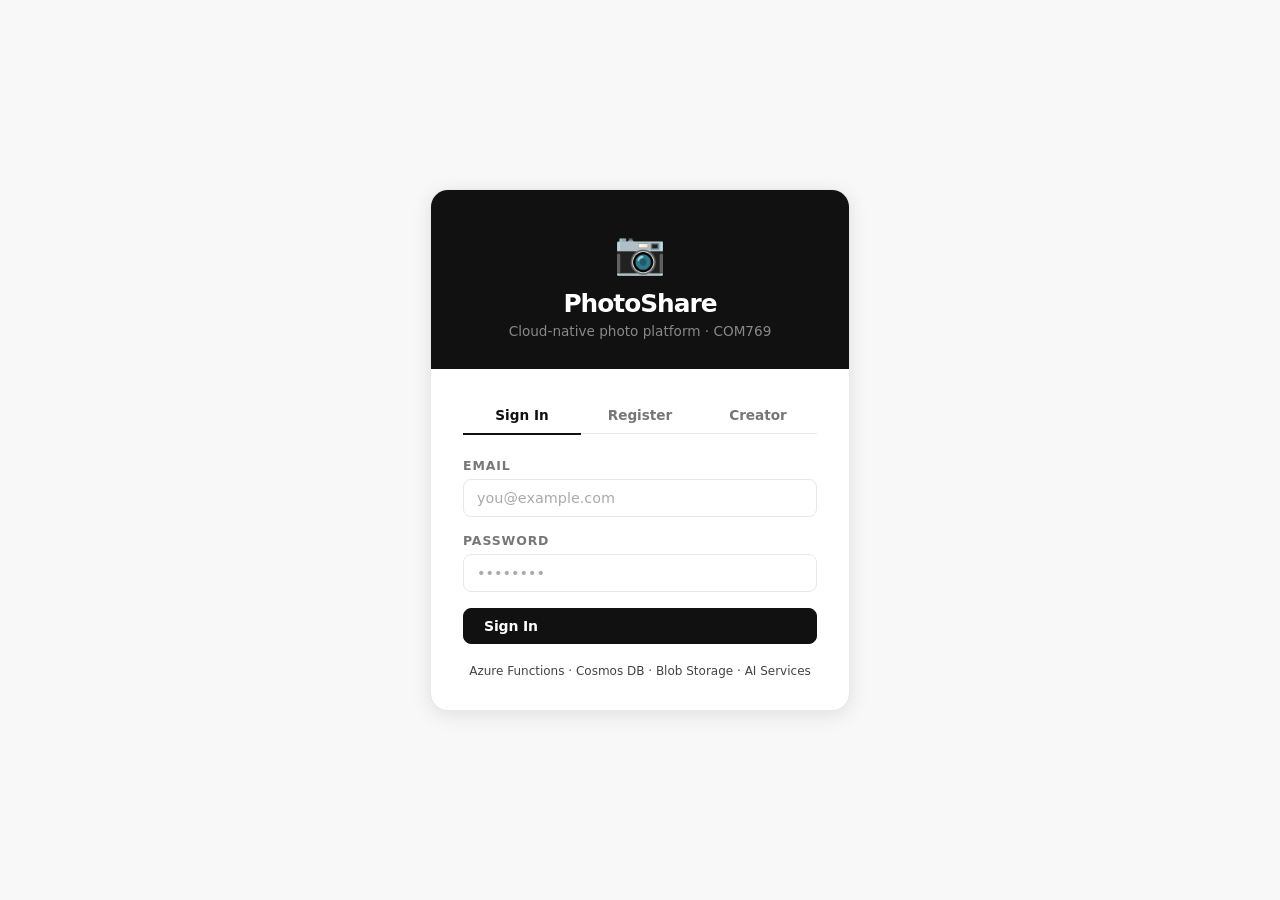
==== commit ea1a2f03: "UI: light white theme, clean typography, improved contrast" ====
--- a/frontend/consumer.html
+++ b/frontend/consumer.html
@@ -10,7 +10,7 @@
 
 <nav class="navbar">
   <div class="navbar-brand">
-    <span class="logo-icon">◼</span>
+    <span class="logo-icon">📷</span>
     <span>PhotoShare</span>
   </div>
   <div style="flex:1; max-width:380px; margin:0 20px;">
--- a/frontend/css/app.css
+++ b/frontend/css/app.css
@@ -2,22 +2,25 @@
 *, *::before, *::after { box-sizing: border-box; margin: 0; padding: 0; }
 
 :root {
-  --bg:       #0d0d0d;
-  --surface:  #161616;
-  --surface2: #1f1f1f;
-  --border:   #2a2a2a;
-  --border2:  #383838;
-  --text:     #f0f0f0;
-  --muted:    #888888;
-  --muted2:   #555555;
-  --white:    #ffffff;
-  --black:    #000000;
-  --accent:   #ffffff;
-  --danger:   #e53e3e;
-  --success:  #38a169;
-  --warning:  #d69e2e;
-  --radius:   10px;
-  --font:     'Inter', 'Segoe UI', system-ui, -apple-system, sans-serif;
+  --bg:        #f8f8f8;
+  --white:     #ffffff;
+  --surface:   #ffffff;
+  --surface2:  #f3f3f3;
+  --border:    #e8e8e8;
+  --border2:   #d0d0d0;
+  --text:      #111111;
+  --text2:     #333333;
+  --muted:     #777777;
+  --muted2:    #aaaaaa;
+  --black:     #111111;
+  --accent:    #111111;
+  --danger:    #dc2626;
+  --success:   #16a34a;
+  --warning:   #ca8a04;
+  --radius:    10px;
+  --shadow:    0 1px 4px rgba(0,0,0,0.07);
+  --shadow-md: 0 4px 20px rgba(0,0,0,0.10);
+  --font:      'Inter', 'Segoe UI', system-ui, -apple-system, sans-serif;
 }
 
 body {
@@ -29,25 +32,26 @@
 }
 
 a { color: var(--text); text-decoration: underline; }
-a:hover { color: var(--white); }
+a:hover { color: var(--black); }
 
 /* ── Scrollbar ──────────────────────────────────────────────────────────── */
-::-webkit-scrollbar { width: 6px; }
+::-webkit-scrollbar { width: 5px; }
 ::-webkit-scrollbar-track { background: var(--bg); }
-::-webkit-scrollbar-thumb { background: var(--border2); border-radius: 3px; }
+::-webkit-scrollbar-thumb { background: var(--border2); border-radius: 4px; }
 
 /* ── Navbar ─────────────────────────────────────────────────────────────── */
 .navbar {
-  background: var(--black);
+  background: var(--white);
   border-bottom: 1px solid var(--border);
-  padding: 0 28px;
-  height: 58px;
+  padding: 0 32px;
+  height: 60px;
   display: flex;
   align-items: center;
   justify-content: space-between;
   position: sticky;
   top: 0;
   z-index: 100;
+  box-shadow: var(--shadow);
 }
 
 .navbar-brand {
@@ -55,12 +59,12 @@
   align-items: center;
   gap: 10px;
   font-size: 1.15rem;
-  font-weight: 700;
-  color: var(--white);
-  letter-spacing: -0.02em;
-}
-
-.navbar-brand .logo-icon { font-size: 1.4rem; }
+  font-weight: 800;
+  color: var(--black);
+  letter-spacing: -0.03em;
+  text-decoration: none;
+}
+.navbar-brand .logo-icon { font-size: 1.3rem; }
 .navbar-actions { display: flex; align-items: center; gap: 10px; }
 
 .badge-role {
@@ -69,16 +73,15 @@
   padding: 3px 10px;
   border-radius: 20px;
   font-size: 0.72rem;
-  font-weight: 600;
+  font-weight: 700;
   text-transform: uppercase;
   letter-spacing: 0.06em;
   border: 1px solid var(--border);
 }
-
 .badge-role.creator {
-  background: var(--white);
-  color: var(--black);
-  border-color: var(--white);
+  background: var(--black);
+  color: var(--white);
+  border-color: var(--black);
 }
 
 /* ── Buttons ─────────────────────────────────────────────────────────────── */
@@ -86,7 +89,7 @@
   display: inline-flex;
   align-items: center;
   gap: 6px;
-  padding: 8px 18px;
+  padding: 9px 20px;
   border: 1px solid transparent;
   border-radius: 8px;
   font-size: 0.875rem;
@@ -96,38 +99,40 @@
   font-family: var(--font);
   white-space: nowrap;
   letter-spacing: -0.01em;
+  text-decoration: none;
 }
 
 .btn-primary {
-  background: var(--white);
-  color: var(--black);
-  border-color: var(--white);
-}
-.btn-primary:hover { background: #e8e8e8; border-color: #e8e8e8; }
+  background: var(--black);
+  color: var(--white);
+  border-color: var(--black);
+}
+.btn-primary:hover { background: #333; border-color: #333; }
 
 .btn-secondary {
-  background: transparent;
+  background: var(--white);
   color: var(--text);
   border-color: var(--border2);
 }
-.btn-secondary:hover { background: var(--surface2); border-color: var(--border2); }
+.btn-secondary:hover { background: var(--surface2); }
 
 .btn-danger {
-  background: transparent;
+  background: var(--white);
   color: var(--danger);
-  border-color: var(--danger);
-}
-.btn-danger:hover { background: rgba(229,62,62,0.1); }
+  border-color: #fca5a5;
+}
+.btn-danger:hover { background: #fef2f2; }
 
 .btn-ghost {
   background: transparent;
   color: var(--muted);
   border-color: var(--border);
 }
-.btn-ghost:hover { color: var(--text); border-color: var(--border2); }
-
-.btn-sm { padding: 5px 12px; font-size: 0.8rem; }
-.btn:disabled { opacity: 0.4; cursor: not-allowed; }
+.btn-ghost:hover { color: var(--text); border-color: var(--border2); background: var(--surface2); }
+
+.btn-sm { padding: 6px 14px; font-size: 0.8rem; }
+.btn-lg { padding: 12px 28px; font-size: 0.95rem; }
+.btn:disabled { opacity: 0.45; cursor: not-allowed; }
 
 /* ── Forms ───────────────────────────────────────────────────────────────── */
 .form-group { margin-bottom: 16px; }
@@ -135,7 +140,7 @@
   display: block;
   margin-bottom: 6px;
   font-size: 0.78rem;
-  font-weight: 600;
+  font-weight: 700;
   color: var(--muted);
   text-transform: uppercase;
   letter-spacing: 0.07em;
@@ -144,21 +149,21 @@
 .form-control {
   width: 100%;
   padding: 10px 13px;
-  border: 1px solid var(--border);
+  border: 1.5px solid var(--border);
   border-radius: 8px;
   font-size: 0.9rem;
   font-family: var(--font);
   color: var(--text);
-  background: var(--surface);
-  transition: border-color 0.15s;
+  background: var(--white);
+  transition: border-color 0.15s, box-shadow 0.15s;
 }
 .form-control:focus {
   outline: none;
-  border-color: var(--border2);
-  background: var(--surface2);
+  border-color: var(--black);
+  box-shadow: 0 0 0 3px rgba(0,0,0,0.07);
 }
 .form-control::placeholder { color: var(--muted2); }
-textarea.form-control { resize: vertical; min-height: 80px; }
+textarea.form-control { resize: vertical; min-height: 82px; }
 .form-row { display: grid; grid-template-columns: 1fr 1fr; gap: 14px; }
 
 /* ── Cards ───────────────────────────────────────────────────────────────── */
@@ -167,16 +172,20 @@
   border-radius: var(--radius);
   border: 1px solid var(--border);
   overflow: hidden;
-  transition: border-color 0.15s, transform 0.15s;
-}
-.card:hover { border-color: var(--border2); transform: translateY(-1px); }
+  transition: box-shadow 0.15s, transform 0.15s;
+  box-shadow: var(--shadow);
+}
+.card:hover { box-shadow: var(--shadow-md); transform: translateY(-2px); }
 .card-body { padding: 20px; }
 .card-header {
   padding: 14px 20px;
   border-bottom: 1px solid var(--border);
   background: var(--surface2);
-  font-size: 0.85rem;
-  font-weight: 600;
+  font-size: 0.82rem;
+  font-weight: 700;
+  color: var(--muted);
+  text-transform: uppercase;
+  letter-spacing: 0.06em;
 }
 
 /* ── Auth Page ───────────────────────────────────────────────────────────── */
@@ -185,57 +194,61 @@
   display: flex;
   align-items: center;
   justify-content: center;
-  background: var(--black);
+  background: var(--bg);
   padding: 24px;
 }
 
 .auth-container {
-  background: var(--surface);
-  border: 1px solid var(--border);
-  border-radius: 16px;
+  background: var(--white);
+  border: 1px solid var(--border);
+  border-radius: 18px;
   width: 100%;
   max-width: 420px;
   overflow: hidden;
+  box-shadow: var(--shadow-md);
 }
 
 .auth-header {
   background: var(--black);
-  padding: 36px 32px 28px;
+  padding: 38px 32px 30px;
   text-align: center;
-  border-bottom: 1px solid var(--border);
-}
-
-.auth-logo { font-size: 2.8rem; margin-bottom: 10px; }
+}
+.auth-logo { font-size: 2.6rem; margin-bottom: 12px; }
 .auth-header h1 {
-  font-size: 1.6rem;
-  font-weight: 700;
-  margin-bottom: 4px;
+  font-size: 1.55rem;
+  font-weight: 800;
+  margin-bottom: 5px;
   color: var(--white);
-  letter-spacing: -0.03em;
-}
-.auth-header p { color: var(--muted); font-size: 0.88rem; }
-.auth-body { padding: 28px 32px; }
-
-.auth-tabs { display: flex; border-bottom: 1px solid var(--border); margin-bottom: 24px; }
+  letter-spacing: -0.04em;
+}
+.auth-header p { color: #888; font-size: 0.85rem; }
+.auth-body { padding: 28px 32px 32px; }
+
+.auth-tabs {
+  display: flex;
+  border-bottom: 1.5px solid var(--border);
+  margin-bottom: 24px;
+}
 .auth-tab {
   flex: 1;
-  padding: 10px;
+  padding: 10px 6px;
   text-align: center;
   font-weight: 600;
   cursor: pointer;
   color: var(--muted);
   border-bottom: 2px solid transparent;
+  margin-bottom: -1.5px;
   transition: all 0.15s;
-  font-size: 0.88rem;
-}
-.auth-tab.active { color: var(--white); border-bottom-color: var(--white); }
-.auth-tab:hover { color: var(--text); }
+  font-size: 0.85rem;
+}
+.auth-tab.active { color: var(--black); border-bottom-color: var(--black); }
+.auth-tab:hover:not(.active) { color: var(--text2); }
 
 /* ── Layout ──────────────────────────────────────────────────────────────── */
 .container { max-width: 1080px; margin: 0 auto; padding: 0 24px; }
 
 .page-header {
-  padding: 28px 0 20px;
+  padding: 28px 0 18px;
   display: flex;
   align-items: center;
   justify-content: space-between;
@@ -244,17 +257,17 @@
 }
 .page-header h2 {
   font-size: 1.25rem;
-  font-weight: 700;
-  color: var(--white);
-  letter-spacing: -0.02em;
+  font-weight: 800;
+  color: var(--black);
+  letter-spacing: -0.03em;
 }
 
 /* ── Photo Grid ──────────────────────────────────────────────────────────── */
 .photo-grid {
   display: grid;
-  grid-template-columns: repeat(auto-fill, minmax(260px, 1fr));
-  gap: 16px;
-  padding-bottom: 40px;
+  grid-template-columns: repeat(auto-fill, minmax(264px, 1fr));
+  gap: 18px;
+  padding-bottom: 48px;
 }
 
 .photo-card { cursor: pointer; }
@@ -265,20 +278,19 @@
   object-fit: cover;
   display: block;
   background: var(--surface2);
-  filter: brightness(0.95);
-  transition: filter 0.15s;
-}
-.photo-card:hover .photo-thumb { filter: brightness(1); }
-
-.photo-card .photo-info { padding: 13px 15px; }
+  transition: opacity 0.2s;
+}
+.photo-card:hover .photo-thumb { opacity: 0.92; }
+
+.photo-card .photo-info { padding: 14px 16px 16px; }
 .photo-card .photo-title {
   font-weight: 700;
   font-size: 0.95rem;
-  margin-bottom: 5px;
+  margin-bottom: 4px;
   white-space: nowrap;
   overflow: hidden;
   text-overflow: ellipsis;
-  color: var(--white);
+  color: var(--black);
 }
 .photo-card .photo-meta {
   font-size: 0.78rem;
@@ -295,13 +307,14 @@
   -webkit-line-clamp: 2;
   -webkit-box-orient: vertical;
   overflow: hidden;
+  line-height: 1.5;
 }
 
 /* ── Stars ───────────────────────────────────────────────────────────────── */
-.stars { display: flex; gap: 3px; }
-.star { font-size: 1.1rem; cursor: pointer; color: var(--border2); transition: color 0.15s; }
-.star.filled { color: var(--white); }
-.star:hover { color: #d4a017; }
+.stars { display: flex; gap: 2px; }
+.star { font-size: 1.15rem; cursor: pointer; color: var(--border2); transition: color 0.12s; }
+.star.filled { color: #f59e0b; }
+.star:hover { color: #f59e0b; }
 .star-display { font-size: 0.83rem; color: var(--muted); margin-left: 4px; }
 
 /* ── Tags ────────────────────────────────────────────────────────────────── */
@@ -309,89 +322,85 @@
 .tag {
   background: var(--surface2);
   color: var(--muted);
-  padding: 2px 9px;
+  padding: 3px 10px;
   border-radius: 20px;
   font-size: 0.72rem;
   font-weight: 600;
   border: 1px solid var(--border);
 }
 .tag.ai {
-  background: transparent;
-  color: var(--muted);
-  border-color: var(--border2);
-}
-.tag.sentiment-positive { color: var(--success); border-color: var(--success); background: rgba(56,161,105,0.08); }
-.tag.sentiment-negative { color: var(--danger); border-color: var(--danger); background: rgba(229,62,62,0.08); }
-.tag.sentiment-neutral { color: var(--muted); border-color: var(--border2); }
+  background: #f0f0ff;
+  color: #4338ca;
+  border-color: #c7d2fe;
+}
+.tag.sentiment-positive { background: #f0fdf4; color: #16a34a; border-color: #bbf7d0; }
+.tag.sentiment-negative { background: #fef2f2; color: #dc2626; border-color: #fecaca; }
+.tag.sentiment-neutral  { background: var(--surface2); color: var(--muted); border-color: var(--border); }
 
 /* ── Modal ───────────────────────────────────────────────────────────────── */
 .modal-overlay {
   display: none;
   position: fixed;
   inset: 0;
-  background: rgba(0,0,0,0.8);
+  background: rgba(0,0,0,0.45);
   z-index: 1000;
   align-items: center;
   justify-content: center;
   padding: 16px;
-  backdrop-filter: blur(6px);
+  backdrop-filter: blur(4px);
 }
 .modal-overlay.open { display: flex; }
 
 .modal {
-  background: var(--surface);
-  border: 1px solid var(--border);
-  border-radius: 14px;
+  background: var(--white);
+  border: 1px solid var(--border);
+  border-radius: 16px;
   width: 100%;
   max-width: 720px;
   max-height: 90vh;
   overflow-y: auto;
+  box-shadow: 0 20px 60px rgba(0,0,0,0.18);
 }
 
 .modal-header {
-  padding: 18px 22px;
+  padding: 18px 24px;
   border-bottom: 1px solid var(--border);
   display: flex;
   align-items: center;
   justify-content: space-between;
   position: sticky;
   top: 0;
-  background: var(--surface);
+  background: var(--white);
   z-index: 1;
 }
-.modal-header h3 { font-size: 1rem; font-weight: 700; color: var(--white); }
+.modal-header h3 { font-size: 1rem; font-weight: 700; color: var(--black); }
 .modal-close {
-  background: none;
+  background: var(--surface2);
   border: none;
-  font-size: 1.2rem;
+  font-size: 1rem;
   cursor: pointer;
   color: var(--muted);
-  line-height: 1;
   width: 28px;
   height: 28px;
   display: flex;
   align-items: center;
   justify-content: center;
-  border-radius: 50%;
-}
-.modal-close:hover { background: var(--surface2); color: var(--text); }
-.modal-body { padding: 22px; }
+  border-radius: 6px;
+  transition: all 0.12s;
+}
+.modal-close:hover { background: var(--border); color: var(--black); }
+.modal-body { padding: 24px; }
 
 .modal-photo {
   width: 100%;
-  border-radius: 8px;
+  border-radius: 10px;
   margin-bottom: 18px;
   max-height: 380px;
   object-fit: cover;
   background: var(--surface2);
 }
 
-.photo-detail-meta {
-  display: flex;
-  flex-wrap: wrap;
-  gap: 14px;
-  margin-bottom: 14px;
-}
+.photo-detail-meta { display: flex; flex-wrap: wrap; gap: 14px; margin-bottom: 14px; }
 .photo-detail-meta .meta-item {
   display: flex;
   align-items: center;
@@ -401,18 +410,20 @@
 }
 
 /* ── Comments ────────────────────────────────────────────────────────────── */
-.comments-section { margin-top: 22px; }
+.comments-section { margin-top: 24px; }
 .comments-section h4 {
-  font-size: 0.9rem;
+  font-size: 0.88rem;
   font-weight: 700;
   margin-bottom: 12px;
   padding-bottom: 10px;
   border-bottom: 1px solid var(--border);
   color: var(--text);
+  text-transform: uppercase;
+  letter-spacing: 0.05em;
 }
 
 .comment-item {
-  padding: 11px 0;
+  padding: 12px 0;
   border-bottom: 1px solid var(--border);
 }
 .comment-item:last-child { border-bottom: none; }
@@ -422,78 +433,80 @@
   justify-content: space-between;
   margin-bottom: 5px;
 }
-.comment-user { font-weight: 700; font-size: 0.83rem; color: var(--white); }
+.comment-user { font-weight: 700; font-size: 0.83rem; color: var(--black); }
 .comment-time { font-size: 0.75rem; color: var(--muted2); }
-.comment-text { font-size: 0.88rem; line-height: 1.5; color: var(--muted); }
-
-.add-comment-form { margin-top: 14px; }
+.comment-text { font-size: 0.88rem; line-height: 1.55; color: var(--text2); }
+
+.add-comment-form { margin-top: 16px; }
 .add-comment-form textarea { min-height: 65px; }
 
 /* ── Upload Panel ────────────────────────────────────────────────────────── */
 .upload-panel {
-  background: var(--surface);
+  background: var(--white);
   border-radius: var(--radius);
   border: 1px solid var(--border);
   margin-bottom: 24px;
+  box-shadow: var(--shadow);
 }
 .upload-panel .panel-header {
   padding: 14px 20px;
   border-bottom: 1px solid var(--border);
   font-weight: 700;
-  font-size: 0.88rem;
+  font-size: 0.78rem;
   display: flex;
   align-items: center;
   gap: 8px;
   color: var(--muted);
   text-transform: uppercase;
-  letter-spacing: 0.05em;
+  letter-spacing: 0.07em;
+  background: var(--surface2);
 }
 
 .drop-zone {
-  border: 1px dashed var(--border2);
-  border-radius: 8px;
-  padding: 28px;
+  border: 2px dashed var(--border);
+  border-radius: 10px;
+  padding: 32px;
   text-align: center;
   cursor: pointer;
   transition: all 0.15s;
-  background: var(--surface2);
-  margin-bottom: 14px;
+  background: var(--bg);
+  margin-bottom: 16px;
 }
 .drop-zone:hover, .drop-zone.drag-over {
-  border-color: var(--white);
-  background: rgba(255,255,255,0.03);
-}
-.drop-zone .drop-icon { font-size: 2rem; margin-bottom: 8px; opacity: 0.4; }
-.drop-zone p { color: var(--muted); font-size: 0.85rem; }
+  border-color: var(--black);
+  background: var(--surface2);
+}
+.drop-zone .drop-icon { font-size: 2rem; margin-bottom: 8px; color: var(--muted2); }
+.drop-zone p { color: var(--muted); font-size: 0.87rem; line-height: 1.6; }
 .drop-zone strong { color: var(--text); }
 
 .image-preview {
   max-width: 100%;
-  border-radius: 8px;
-  margin-bottom: 12px;
+  border-radius: 10px;
+  margin-bottom: 14px;
   display: none;
-  max-height: 260px;
+  max-height: 280px;
   object-fit: cover;
   border: 1px solid var(--border);
 }
 
 /* ── AI Result Box ───────────────────────────────────────────────────────── */
 .ai-box {
-  background: var(--surface2);
-  border: 1px solid var(--border);
+  background: #f8f6ff;
+  border: 1px solid #e0d9ff;
   border-radius: 8px;
-  padding: 12px 15px;
-  margin-top: 10px;
+  padding: 13px 16px;
+  margin-top: 12px;
 }
 .ai-box .ai-title {
   font-size: 0.72rem;
   font-weight: 700;
-  color: var(--muted);
+  color: #5b4fcf;
   text-transform: uppercase;
   letter-spacing: 0.07em;
   margin-bottom: 6px;
 }
-.ai-box p { font-size: 0.85rem; color: var(--text); margin-bottom: 6px; }
+.ai-box p { font-size: 0.87rem; color: var(--text2); margin-bottom: 6px; }
 
 /* ── Search ──────────────────────────────────────────────────────────────── */
 .search-bar { display: flex; gap: 8px; max-width: 480px; }
@@ -501,109 +514,119 @@
 
 /* ── Alerts ──────────────────────────────────────────────────────────────── */
 .alert {
-  padding: 10px 14px;
+  padding: 11px 15px;
   border-radius: 8px;
   font-size: 0.86rem;
   margin-bottom: 14px;
   border: 1px solid;
-}
-.alert-danger { background: rgba(229,62,62,0.1); color: #fc8181; border-color: rgba(229,62,62,0.3); }
-.alert-success { background: rgba(56,161,105,0.1); color: #68d391; border-color: rgba(56,161,105,0.3); }
-.alert-info { background: var(--surface2); color: var(--muted); border-color: var(--border); }
+  line-height: 1.5;
+}
+.alert-danger  { background: #fef2f2; color: #b91c1c; border-color: #fecaca; }
+.alert-success { background: #f0fdf4; color: #15803d; border-color: #bbf7d0; }
+.alert-info    { background: #f8faff; color: #4338ca; border-color: #c7d2fe; }
 
 /* ── Spinner ─────────────────────────────────────────────────────────────── */
 .spinner {
   display: inline-block;
-  width: 16px;
-  height: 16px;
-  border: 2px solid rgba(0,0,0,0.3);
+  width: 15px;
+  height: 15px;
+  border: 2px solid rgba(255,255,255,0.35);
+  border-top-color: #fff;
+  border-radius: 50%;
+  animation: spin 0.7s linear infinite;
+  vertical-align: middle;
+}
+.btn-secondary .spinner,
+.btn-ghost .spinner { border-color: rgba(0,0,0,0.15); border-top-color: var(--black); }
+
+@keyframes spin { to { transform: rotate(360deg); } }
+
+.loading-state { text-align: center; padding: 64px 20px; color: var(--muted); }
+.loading-state .big-spinner {
+  width: 30px;
+  height: 30px;
+  border: 2px solid var(--border);
   border-top-color: var(--black);
   border-radius: 50%;
   animation: spin 0.7s linear infinite;
-}
-.btn-primary .spinner { border-color: rgba(0,0,0,0.2); border-top-color: #000; }
-
-@keyframes spin { to { transform: rotate(360deg); } }
-
-.loading-state { text-align: center; padding: 60px 20px; color: var(--muted2); }
-.loading-state .big-spinner {
-  width: 32px;
-  height: 32px;
-  border: 2px solid var(--border);
-  border-top-color: var(--muted);
-  border-radius: 50%;
-  animation: spin 0.7s linear infinite;
   margin: 0 auto 14px;
 }
 
-.empty-state { text-align: center; padding: 60px 20px; color: var(--muted2); }
-.empty-state .empty-icon { font-size: 2.5rem; margin-bottom: 10px; opacity: 0.4; }
-.empty-state h3 { font-size: 1rem; margin-bottom: 4px; color: var(--muted); }
+.empty-state { text-align: center; padding: 60px 20px; color: var(--muted); }
+.empty-state .empty-icon { font-size: 2.5rem; margin-bottom: 10px; opacity: 0.35; }
+.empty-state h3 { font-size: 1rem; margin-bottom: 4px; color: var(--text2); font-weight: 600; }
 
 /* ── Stats Bar ───────────────────────────────────────────────────────────── */
-.stats-bar { display: flex; gap: 16px; flex-wrap: wrap; margin-bottom: 24px; }
+.stats-bar { display: flex; gap: 14px; flex-wrap: wrap; margin-bottom: 24px; }
 .stat-card {
-  background: var(--surface);
+  background: var(--white);
   border: 1px solid var(--border);
   border-radius: var(--radius);
   padding: 18px 22px;
   flex: 1;
   min-width: 130px;
+  box-shadow: var(--shadow);
 }
 .stat-card .stat-value {
-  font-size: 1.8rem;
-  font-weight: 700;
-  color: var(--white);
+  font-size: 2rem;
+  font-weight: 800;
+  color: var(--black);
   line-height: 1;
-  letter-spacing: -0.03em;
+  letter-spacing: -0.04em;
 }
 .stat-card .stat-label {
   font-size: 0.72rem;
-  color: var(--muted2);
-  margin-top: 4px;
+  color: var(--muted);
+  margin-top: 5px;
   text-transform: uppercase;
   letter-spacing: 0.07em;
-  font-weight: 600;
+  font-weight: 700;
 }
 
 /* ── Rating Box ──────────────────────────────────────────────────────────── */
 .rating-box {
   margin-top: 18px;
-  padding: 14px;
-  background: var(--surface2);
-  border: 1px solid var(--border);
-  border-radius: 8px;
-}
-.rating-box h4 { font-size: 0.85rem; font-weight: 700; margin-bottom: 10px; color: var(--text); }
+  padding: 15px 16px;
+  background: var(--bg);
+  border: 1px solid var(--border);
+  border-radius: 10px;
+}
+.rating-box h4 {
+  font-size: 0.83rem;
+  font-weight: 700;
+  margin-bottom: 10px;
+  color: var(--text);
+  text-transform: uppercase;
+  letter-spacing: 0.05em;
+}
 
 /* ── Toast ───────────────────────────────────────────────────────────────── */
 #toast {
   position: fixed;
   bottom: 20px;
   right: 20px;
-  background: var(--white);
-  color: var(--black);
-  padding: 10px 18px;
-  border-radius: 8px;
+  background: var(--black);
+  color: var(--white);
+  padding: 11px 18px;
+  border-radius: 10px;
   font-size: 0.85rem;
   font-weight: 600;
   z-index: 9999;
   display: none;
   max-width: 300px;
-  animation: slideUp 0.25s ease;
-}
-#toast.error { background: var(--danger); color: var(--white); }
-#toast.success { background: var(--success); color: var(--white); }
-@keyframes slideUp { from { opacity: 0; transform: translateY(12px); } to { opacity: 1; transform: translateY(0); } }
-
-/* ── Divider ─────────────────────────────────────────────────────────────── */
+  animation: slideUp 0.22s ease;
+  box-shadow: 0 8px 24px rgba(0,0,0,0.18);
+}
+@keyframes slideUp { from { opacity: 0; transform: translateY(10px); } to { opacity: 1; transform: translateY(0); } }
+
+/* ── Section divider ─────────────────────────────────────────────────────── */
 .divider {
   display: flex;
   align-items: center;
   gap: 12px;
-  margin: 20px 0;
+  margin: 18px 0;
   color: var(--muted2);
-  font-size: 0.78rem;
+  font-size: 0.75rem;
 }
 .divider::before, .divider::after {
   content: '';
@@ -613,12 +636,13 @@
 }
 
 /* ── Responsive ──────────────────────────────────────────────────────────── */
-@media (max-width: 600px) {
+@media (max-width: 640px) {
   .form-row { grid-template-columns: 1fr; }
   .stats-bar { gap: 10px; }
   .photo-grid { grid-template-columns: 1fr; }
   .page-header { flex-direction: column; align-items: flex-start; }
   .navbar { padding: 0 16px; }
-  .auth-body { padding: 24px 20px; }
+  .auth-body { padding: 22px 20px 28px; }
   .modal-body { padding: 16px; }
-}
+  .search-bar { display: none; }
+}
